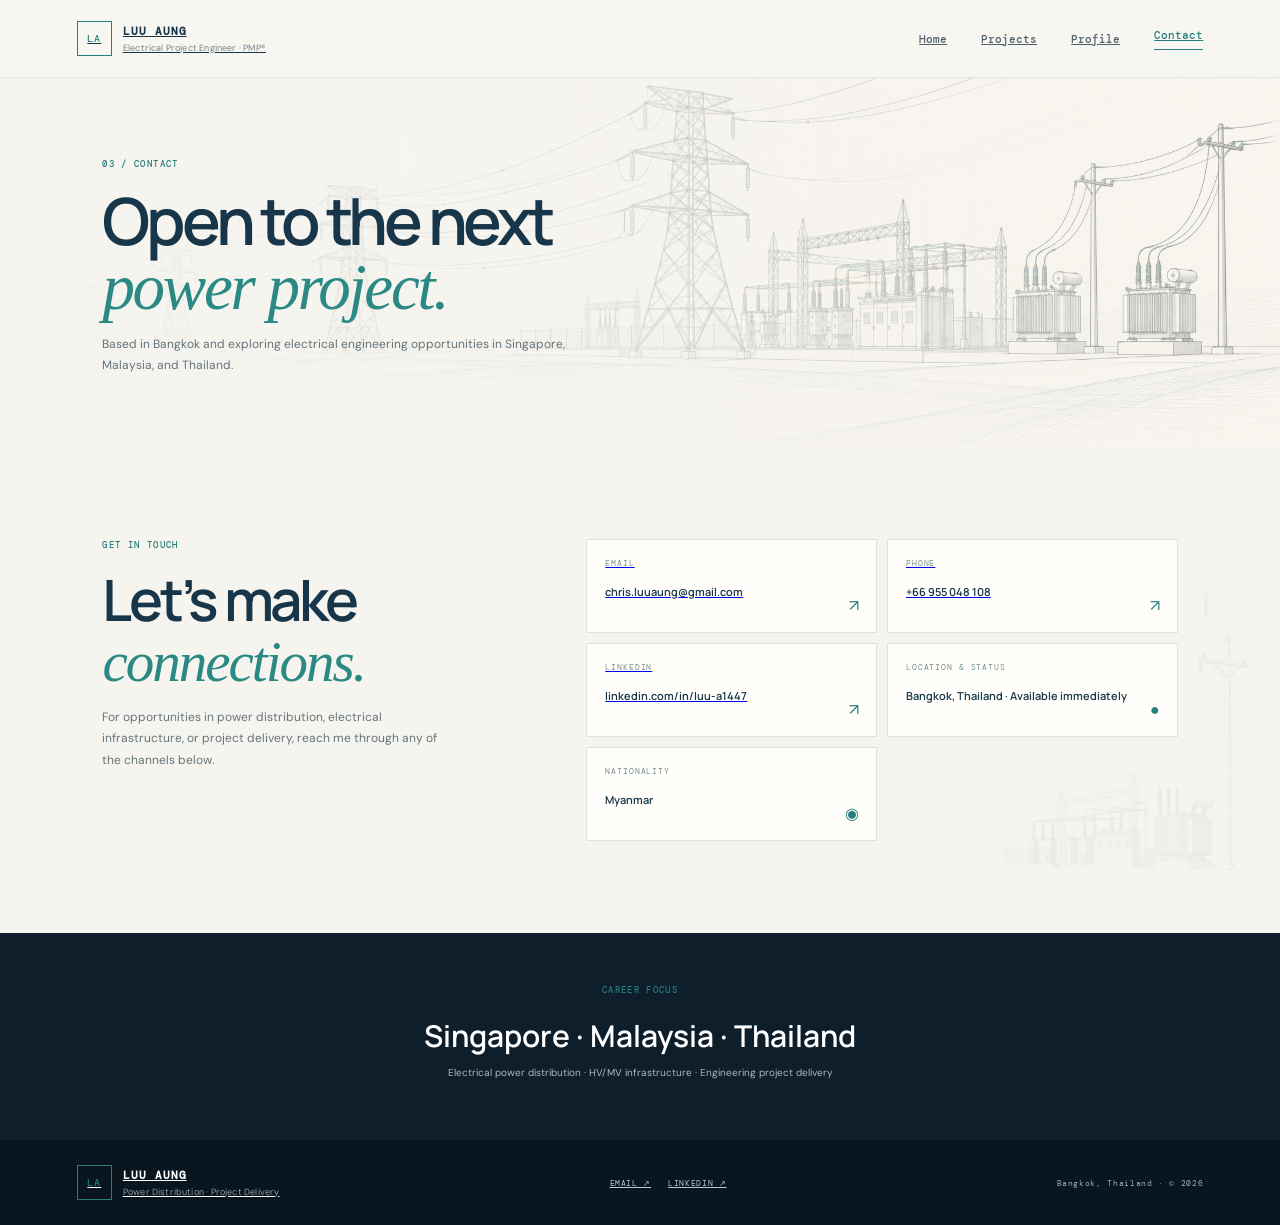
==== contact.html @ 2af43e4a "Add files via upload" ====
<!doctype html><html lang="en"><head><meta charset="utf-8"><meta name="viewport" content="width=device-width,initial-scale=1"><meta name="theme-color" content="#f6f5f0"><meta name="description" content="Contact Luu Aung for electrical engineering and project delivery opportunities."><title>Contact | Luu Aung</title><link rel="stylesheet" href="styles.css"></head><body class="page-enter"><header class="site-header"><a class="brand" href="index.html" data-page-link><span class="brand-mark">LA</span><span>LUU AUNG<small>Electrical Project Engineer · PMP®</small></span></a><button class="menu-toggle" aria-expanded="false" aria-label="Open navigation">☰</button><nav id="nav"><a href="index.html" data-page-link >Home</a><a href="projects.html" data-page-link >Projects</a><a href="profile.html" data-page-link >Profile</a><a href="contact.html" data-page-link aria-current="page">Contact</a></nav></header><main id="main"><section class="page-banner"><div class="banner-art"></div><div class="page-banner-copy reveal"><p class="eyebrow">03 / CONTACT</p><h1>Open to the next<br><em>power project.</em></h1><p>Based in Bangkok and exploring electrical engineering opportunities in Singapore, Malaysia, and Thailand.</p></div></section><section class="contact-page section-pad"><div class="contact-copy reveal"><p class="eyebrow">GET IN TOUCH</p><h2>Let’s make<br><em>connections.</em></h2><p>For opportunities in power distribution, electrical infrastructure, or project delivery, reach me through any of the channels below.</p></div><div class="contact-cards"><a class="contact-card reveal" href="mailto:chris.luuaung@gmail.com"><span>EMAIL</span><b>chris.luuaung@gmail.com</b><i>↗</i></a><a class="contact-card reveal" href="tel:+66955048108"><span>PHONE</span><b>+66 955 048 108</b><i>↗</i></a><a class="contact-card reveal" href="https://www.linkedin.com/in/luu-a1447" target="_blank" rel="noreferrer"><span>LINKEDIN</span><b>linkedin.com/in/luu-a1447</b><i>↗</i></a><div class="contact-card reveal"><span>LOCATION & STATUS</span><b>Bangkok, Thailand · Available immediately</b><i>●</i></div><div class="contact-card reveal"><span>NATIONALITY</span><b>Myanmar</b><i>◉</i></div></div></section><section class="contact-footer-cta"><p class="eyebrow">CAREER FOCUS</p><h2>Singapore · Malaysia · Thailand</h2><p>Electrical power distribution · HV/MV infrastructure · Engineering project delivery</p></section></main><footer class="site-footer"><a class="brand" href="index.html" data-page-link><span class="brand-mark">LA</span><span>LUU AUNG<small>Power Distribution · Project Delivery</small></span></a><div class="footer-links"><a href="mailto:chris.luuaung@gmail.com">EMAIL ↗</a><a href="https://www.linkedin.com/in/luu-a1447" target="_blank" rel="noreferrer">LINKEDIN ↗</a></div><small>Bangkok, Thailand · © 2026</small></footer><div class="page-wipe" aria-hidden="true"></div><script src="script.js"></script></body></html>
---- styles.css ----
@import url('https://fonts.googleapis.com/css2?family=DM+Mono:wght@400;500&family=DM+Sans:wght@400;500;600;700&family=Manrope:wght@400;500;600;700;800&display=swap');:root{--ink:#172734;--navy:#17364a;--teal:#267f7c;--mint:#5bb9ae;--paper:#f5f4ef;--white:#fffefa;--muted:#677781;--line:#d9e0dc;--dark:#0d1b27}*{box-sizing:border-box}html{scroll-behavior:smooth}body{margin:0;background:var(--paper);color:var(--ink);font-family:'DM Sans',sans-serif}.site-header{height:78px;position:sticky;top:0;z-index:20;display:flex;align-items:center;justify-content:space-between;padding:0 6vw;background:#f7f6f1ed;backdrop-filter:blur(14px);border-bottom:1px solid #24394417}.brand{display:flex;align-items:center;gap:11px;color:var(--navy);font:700 11px 'DM Mono',monospace;letter-spacing:.09em}.brand small{display:block;margin-top:4px;color:#72818a;font:400 9px 'DM Sans',sans-serif;letter-spacing:.02em}.brand-mark{width:35px;height:35px;display:grid;place-items:center;border:1px solid var(--teal);color:var(--teal);font:500 10px 'DM Mono',monospace}.site-header nav{display:flex;align-items:center;gap:34px}.site-header nav a{font:500 11px 'DM Mono',monospace;color:#50616b;transition:color .2s,border-color .2s}.site-header nav a:hover,.site-header nav a[aria-current=page]{color:var(--teal)}.site-header nav a[aria-current=page]{border-bottom:1px solid var(--teal);padding-bottom:7px}.menu-toggle{display:none;border:1px solid #344b5b55;background:none;color:var(--navy);padding:8px 11px;font-size:16px}.eyebrow{margin:0 0 19px;color:var(--teal);font:500 9px 'DM Mono',monospace;letter-spacing:.15em}.status-dot{display:inline-block;width:7px;height:7px;border-radius:50%;background:#49a58c;box-shadow:0 0 0 4px #49a58c1f;vertical-align:middle;margin-right:8px}.intro-hero{position:relative;min-height:620px;padding:83px 8vw 54px;display:grid;grid-template-columns:1.1fr .9fr;align-items:center;gap:5vw;overflow:hidden;background:#f5f4ef}.hero-banner{position:absolute;inset:0;background:linear-gradient(90deg,#f5f4eff5 0%,#f5f4efd9 43%,#f5f4ef55 78%,#f5f4ef20 100%),url('assets/images/hero-power-systems.png') center/cover no-repeat;opacity:.72}.intro-hero:after{content:'';position:absolute;right:4vw;top:9%;width:32vw;height:42vw;border:1px solid #3d8d8b24;transform:rotate(34deg);pointer-events:none}.hero-copy,.portrait-wrap,.hero-footnote{position:relative;z-index:2}.hero-copy{max-width:700px}.hero-copy h1,.page-banner h1{margin:0 0 23px;font:600 clamp(48px,6vw,78px)/.98 Manrope,sans-serif;letter-spacing:-.065em;color:var(--navy)}h1 em,h2 em{font-family:Georgia,serif;font-weight:400;color:#2b8983;letter-spacing:-.035em}.intro-lede{max-width:570px;color:#51616a;font-size:15px;line-height:1.8}.hero-actions{display:flex;gap:12px;flex-wrap:wrap;margin:29px 0}.button{display:inline-flex;align-items:center;gap:20px;padding:14px 19px;font:500 10px 'DM Mono',monospace;transition:transform .25s,background .25s,color .25s,border .25s}.button:hover{transform:translateY(-3px)}.button.primary{background:var(--teal);color:white}.button.primary:hover{background:#175c60}.button.secondary{border:1px solid #77918f7a;color:#3f5b62;background:#fff8}.button.secondary:hover{border-color:var(--teal);color:var(--teal)}.current-status{display:flex;align-items:center;flex-wrap:wrap;gap:9px;font:400 8px 'DM Mono',monospace;letter-spacing:.09em;color:#61717a}.current-status .status-dot{margin-right:0}.current-status i{height:12px;border-left:1px solid #abb7b5;margin:0 4px}.portrait-wrap{justify-self:center;width:min(360px,88%);padding:15px 15px 0;transform:rotate(1.2deg)}.portrait-frame{position:relative;padding:9px;background:#fff;border:1px solid #9bb7b233;box-shadow:0 26px 65px #142f3c1e}.portrait-frame img{display:block;width:100%;aspect-ratio:1/1;object-fit:cover;object-position:center 25%;filter:saturate(.88)}.portrait-corner{position:absolute;width:28px;height:28px;border-color:var(--teal);opacity:.85}.top-left{top:-5px;left:-5px;border-left:1px solid;border-top:1px solid}.bottom-right{bottom:-5px;right:-5px;border-right:1px solid;border-bottom:1px solid}.portrait-caption{display:flex;justify-content:space-between;padding-top:12px;font:500 8px 'DM Mono',monospace;letter-spacing:.11em;color:#586a73}.portrait-coord{position:absolute;right:-15px;top:31%;writing-mode:vertical-rl;font:400 8px 'DM Mono',monospace;letter-spacing:.12em;color:#83918f}.hero-footnote{grid-column:1/-1;display:flex;gap:25px;border-top:1px solid #9aaca64d;padding-top:15px;color:#6d7d83;font:400 8px 'DM Mono',monospace;letter-spacing:.12em}.metrics-strip{display:grid;grid-template-columns:repeat(4,1fr);padding:26px 8vw;background:#fffefa;border-top:1px solid #e5e9e5;border-bottom:1px solid #e5e9e5}.metrics-strip>div{padding:5px 20px;border-right:1px solid var(--line)}.metrics-strip>div:first-child{padding-left:0}.metrics-strip>div:last-child{border:0}.metrics-strip strong{display:block;color:var(--navy);font:600 clamp(22px,2.8vw,31px) Manrope,sans-serif;letter-spacing:-.05em;white-space:nowrap}.metrics-strip strong span{color:var(--teal)}.metrics-strip i{font:400 .52em 'DM Sans',sans-serif;color:var(--muted)}.metrics-strip small{display:block;margin-top:8px;color:#77858b;font:400 7px 'DM Mono',monospace;letter-spacing:.11em}.section-pad{padding:92px 8vw}.section-title h2,.section-heading-row h2,.profile-copy h2,.contact-copy h2{font:600 clamp(36px,4.6vw,57px)/1.05 Manrope,sans-serif;letter-spacing:-.055em;color:var(--navy);margin:0 0 15px}.section-title>p:last-child,.section-subtitle{max-width:440px;color:var(--muted);font-size:12px;line-height:1.75}.strength-grid{display:grid;grid-template-columns:repeat(3,1fr);gap:15px;margin:36px 0 25px}.strength-tile,.case-card,.additional-card,.credential-card{background:#fffefa;border:1px solid #dce4e0;transition:transform .35s cubic-bezier(.2,.7,.2,1),box-shadow .35s,border-color .35s}.strength-tile{padding:23px}.strength-tile:hover,.case-card:hover,.additional-card:hover,.credential-card:hover{transform:translateY(-4px);box-shadow:0 17px 40px #143b4c10;border-color:#a3cbc3}.strength-tile>span,.additional-card>span,.additional-card>b,.credential-card>span{color:var(--teal);font:400 8px 'DM Mono',monospace;letter-spacing:.11em}.strength-tile h3,.case-card h3,.additional-card h3,.credential-card h3{font:600 18px Manrope,sans-serif;letter-spacing:-.03em;color:var(--navy)}.strength-tile h3{margin:24px 0 10px}.strength-tile p,.case-card>p,.additional-card p{color:#64747b;font-size:11px;line-height:1.8}.text-link,.detail-link{display:inline-flex;align-items:center;gap:12px;color:var(--teal);font:500 9px 'DM Mono',monospace;letter-spacing:.03em}.text-link{margin-top:8px}.text-link span,.detail-link span{transition:transform .2s}.text-link:hover span,.detail-link:hover span{transform:translate(3px,-3px)}.home-projects{background:#edf1ee;position:relative;overflow:hidden}.home-projects:before,.home-strengths:before,.additional-projects:before,.profile-layout:before,.credentials:before,.contact-page:before{content:'';position:absolute;inset:0;pointer-events:none;background:url('assets/images/technical-watermark.png') no-repeat right 3% center/370px auto;opacity:.35}.section-heading-row{display:flex;justify-content:space-between;align-items:end;gap:30px;margin-bottom:32px}.section-heading-row h2{margin-bottom:0}.featured-preview{display:grid;grid-template-columns:1.05fr .95fr;background:#fffefa;border:1px solid var(--line)}.featured-image{min-height:320px;position:relative;overflow:hidden}.featured-image img{width:100%;height:100%;position:absolute;object-fit:cover;transition:transform .8s}.featured-preview:hover .featured-image img{transform:scale(1.04)}.featured-image span,.case-image span{position:absolute;bottom:0;left:0;background:#102a38d9;color:#f1f6f4;padding:9px 12px;font:400 8px 'DM Mono',monospace;letter-spacing:.08em}.featured-text{padding:38px;align-self:center}.featured-text h3{font:600 27px/1.12 Manrope,sans-serif;color:var(--navy);margin:0 0 13px}.featured-text>p:not(.eyebrow){color:#65757c;font-size:12px;line-height:1.8}.visual-note,.privacy-note{color:#87938f;font-size:9px;line-height:1.7;margin:15px 0 0}.home-contact{background:var(--dark);color:white;padding:75px 8vw}.home-contact-inner{max-width:760px}.home-contact h2{font:600 clamp(40px,5.2vw,65px)/1.01 Manrope,sans-serif;letter-spacing:-.06em;margin:0 0 18px}.home-contact h2 em{color:#80c9bd}.home-contact-inner>p:not(.eyebrow){color:#becbd0;font-size:12px;line-height:1.8;max-width:500px}.contact-inline{display:flex;flex-wrap:wrap;gap:19px;margin:24px 0}.contact-inline a{color:#e0eeec;font:400 9px 'DM Mono',monospace}.contact-inline span{color:#79c6be;margin-left:5px}.page-banner{position:relative;min-height:330px;padding:80px 8vw 60px;background:#f5f4ef;overflow:hidden;display:flex;align-items:center}.banner-art{position:absolute;inset:0;background:linear-gradient(90deg,#f5f4eff4 0%,#f5f4efbd 50%,#f5f4ef42 100%),url('assets/images/hero-power-systems.png') right center/cover no-repeat;opacity:.74}.page-banner-copy{position:relative;z-index:1;max-width:680px}.page-banner h1{font-size:clamp(43px,5.3vw,65px);margin-bottom:15px}.page-banner-copy>p:last-child{color:#63737a;font-size:12px;line-height:1.7;max-width:500px}.projects-page,.additional-projects,.profile-layout,.credentials,.contact-page{position:relative;isolation:isolate;overflow:hidden}.case-grid{display:grid;grid-template-columns:1fr 1fr;gap:16px}.case-card{position:relative;padding:20px}.case-meta{display:flex;justify-content:space-between;color:#78878b;font:400 8px 'DM Mono',monospace;letter-spacing:.1em}.case-image{position:relative;height:190px;margin:18px 0 14px;overflow:hidden;background:#e3e8e5}.case-image img{width:100%;height:100%;object-fit:cover;filter:saturate(.82);transition:transform .8s,filter .5s}.case-card:hover .case-image img{transform:scale(1.045);filter:saturate(1.04)}.case-data{display:flex;gap:17px;flex-wrap:wrap;color:#287d7c;font:500 8px 'DM Mono',monospace;letter-spacing:.04em}.case-card h3{font-size:21px;margin:12px 0 7px}.case-card>p{min-height:45px}.detail-link{padding:8px 0;border:0;background:none;cursor:pointer}.tiny-legend{font:400 8px 'DM Mono',monospace;color:#63737a;letter-spacing:.06em}.additional-projects{background:#edf1ee}.additional-grid{display:grid;grid-template-columns:repeat(3,1fr);gap:14px}.additional-card{padding:24px}.additional-card h3{margin:20px 0 10px}.additional-card p{min-height:105px}.additional-card b{display:block}.profile-layout{display:grid;grid-template-columns:1fr 1fr;gap:7vw}.profile-copy,.skills-stack{position:relative;z-index:1}.profile-copy>p:not(.eyebrow){color:#596b73;font-size:12px;line-height:1.95}.profile-facts{display:grid;grid-template-columns:1fr 1fr;gap:0 20px;margin-top:26px;border-top:1px solid var(--line)}.profile-facts div{padding:13px 0;border-bottom:1px solid var(--line)}.profile-facts small{display:block;margin-bottom:5px;color:#76858a;font:400 8px 'DM Mono',monospace;letter-spacing:.1em}.profile-facts b{font:600 11px Manrope,sans-serif;color:var(--navy)}.skill-panel{padding:20px 0;border-top:1px solid #cfd9d6}.skill-panel>span{color:var(--teal);font:400 8px 'DM Mono',monospace;letter-spacing:.1em}.skill-panel h3{font:600 19px Manrope,sans-serif;margin:10px 0}.skill-panel p{font-size:11px;line-height:1.8;color:#5f7078}.credentials{background:#edf1ee}.credential-grid{display:grid;grid-template-columns:1fr 1fr;gap:13px}.credential-card{padding:23px}.credential-card h3{margin:14px 0 7px}.credential-card p{color:#718087;font-size:10px;margin:0}.contact-page{display:grid;grid-template-columns:.8fr 1.2fr;gap:7vw}.contact-copy,.contact-cards{position:relative;z-index:1}.contact-copy>p:not(.eyebrow){max-width:340px;font-size:12px;line-height:1.8;color:#65747a}.contact-cards{display:grid;grid-template-columns:1fr 1fr;gap:10px}.contact-card{position:relative;min-height:94px;padding:18px;background:#fffefa;border:1px solid #dce4e0;transition:transform .25s,border-color .25s}.contact-card:hover{transform:translateY(-3px);border-color:#8dbcb6}.contact-card span{display:block;color:#78908d;font:400 8px 'DM Mono',monospace;letter-spacing:.11em;margin-bottom:12px}.contact-card b{font:600 11px Manrope,sans-serif;color:var(--navy);overflow-wrap:anywhere}.contact-card i{position:absolute;right:17px;bottom:16px;color:var(--teal);font-style:normal}.contact-footer-cta{background:#0e1e2b;color:#fff;text-align:center;padding:51px 5vw}.contact-footer-cta h2{font:600 30px Manrope,sans-serif;margin:0 0 9px}.contact-footer-cta p:last-child{color:#aabac1;font-size:10px}.site-footer{display:flex;align-items:center;justify-content:space-between;gap:20px;padding:25px 6vw;background:#09151f;color:#9cadb3}.site-footer .brand{color:#fff}.site-footer .brand small{color:#8e9ea5}.footer-links{display:flex;gap:17px}.footer-links a,.site-footer>small{font:400 8px 'DM Mono',monospace;letter-spacing:.08em}.footer-links a{color:#b9c9cd}.page-wipe{position:fixed;z-index:100;inset:0;background:#122b3b;transform:scaleY(0);transform-origin:bottom;pointer-events:none}.page-wipe.active{animation:wipe .48s cubic-bezier(.7,0,.2,1) forwards}.page-enter{animation:pageIn .55s ease both}.reveal{opacity:0;transform:translateY(18px);transition:opacity .7s ease,transform .7s cubic-bezier(.2,.7,.2,1)}.reveal.visible{opacity:1;transform:none}dialog{width:min(600px,calc(100% - 30px));max-height:85vh;overflow:auto;border:1px solid #b9ceca;background:#fbfaf6;padding:38px;color:var(--ink);box-shadow:0 28px 100px #07141c70}dialog::backdrop{background:#0b1928aa;backdrop-filter:blur(4px)}dialog h2{font:600 30px Manrope,sans-serif;color:var(--navy);margin:0 0 15px}dialog p,dialog li{font-size:12px;line-height:1.8;color:#586971}.dialog-close{position:absolute;right:18px;top:15px;border:0;background:none;font-size:25px;color:#527078;cursor:pointer}.dialog-outcome{padding-top:14px;border-top:1px solid var(--line);color:var(--teal)!important;font:500 9px 'DM Mono',monospace;letter-spacing:.07em}@keyframes wipe{0%{transform:scaleY(0);transform-origin:bottom}45%{transform:scaleY(1);transform-origin:bottom}55%{transform:scaleY(1);transform-origin:top}100%{transform:scaleY(0);transform-origin:top}}@keyframes pageIn{from{opacity:.5;transform:translateY(7px)}to{opacity:1;transform:none}}@media(max-width:850px){.intro-hero{padding-left:6vw;padding-right:6vw;grid-template-columns:1.1fr .9fr}.metrics-strip{padding-left:6vw;padding-right:6vw}.section-pad{padding-left:6vw;padding-right:6vw}.portrait-wrap{width:min(310px,95%)}.case-image{height:165px}.profile-layout,.contact-page{gap:4vw}.site-header nav{gap:22px}}@media(max-width:620px){.site-header{height:68px;padding:0 5vw}.menu-toggle{display:block}.site-header nav{display:none;position:absolute;top:67px;left:0;right:0;padding:20px 7vw;background:#f8f7f2;box-shadow:0 16px 25px #182c321a;flex-direction:column;align-items:stretch;gap:17px}.site-header nav.open{display:flex}.site-header nav a[aria-current=page]{border-bottom:0}.intro-hero{grid-template-columns:1fr;gap:30px;padding:65px 7vw 34px}.hero-copy h1{font-size:50px}.intro-lede{font-size:13px}.portrait-wrap{width:min(260px,75%);justify-self:end;margin:0 20px 0 0}.portrait-coord{right:-24px}.hero-footnote{gap:11px;flex-wrap:wrap;font-size:7px}.metrics-strip{grid-template-columns:1fr 1fr;row-gap:18px;padding:22px 7vw}.metrics-strip>div{padding:0 10px;border:0}.metrics-strip>div:nth-child(odd){padding-left:0}.metrics-strip strong{font-size:24px}.section-pad{padding:65px 7vw}.strength-grid,.case-grid,.additional-grid,.credential-grid{grid-template-columns:1fr}.section-heading-row{align-items:flex-start;flex-direction:column;gap:15px}.featured-preview{grid-template-columns:1fr}.featured-image{min-height:230px}.featured-text{padding:25px}.page-banner{min-height:280px;padding:62px 7vw}.page-banner h1{font-size:45px}.case-image{height:205px}.case-card>p{min-height:0}.additional-card p{min-height:0}.profile-layout,.contact-page{grid-template-columns:1fr;gap:30px}.contact-cards{grid-template-columns:1fr}.profile-facts{grid-template-columns:1fr 1fr}.site-footer{padding:23px 7vw;flex-wrap:wrap}.site-footer>small{margin-left:auto}.footer-links{order:3;width:100%}.home-contact{padding:65px 7vw}.contact-inline{flex-direction:column;gap:12px}dialog{padding:30px 22px}.visual-note{max-width:100%}}@media(prefers-reduced-motion:reduce){html{scroll-behavior:auto}*,*::before,*::after{animation-duration:.01ms!important;animation-iteration-count:1!important;transition-duration:.01ms!important}.reveal{opacity:1;transform:none}}
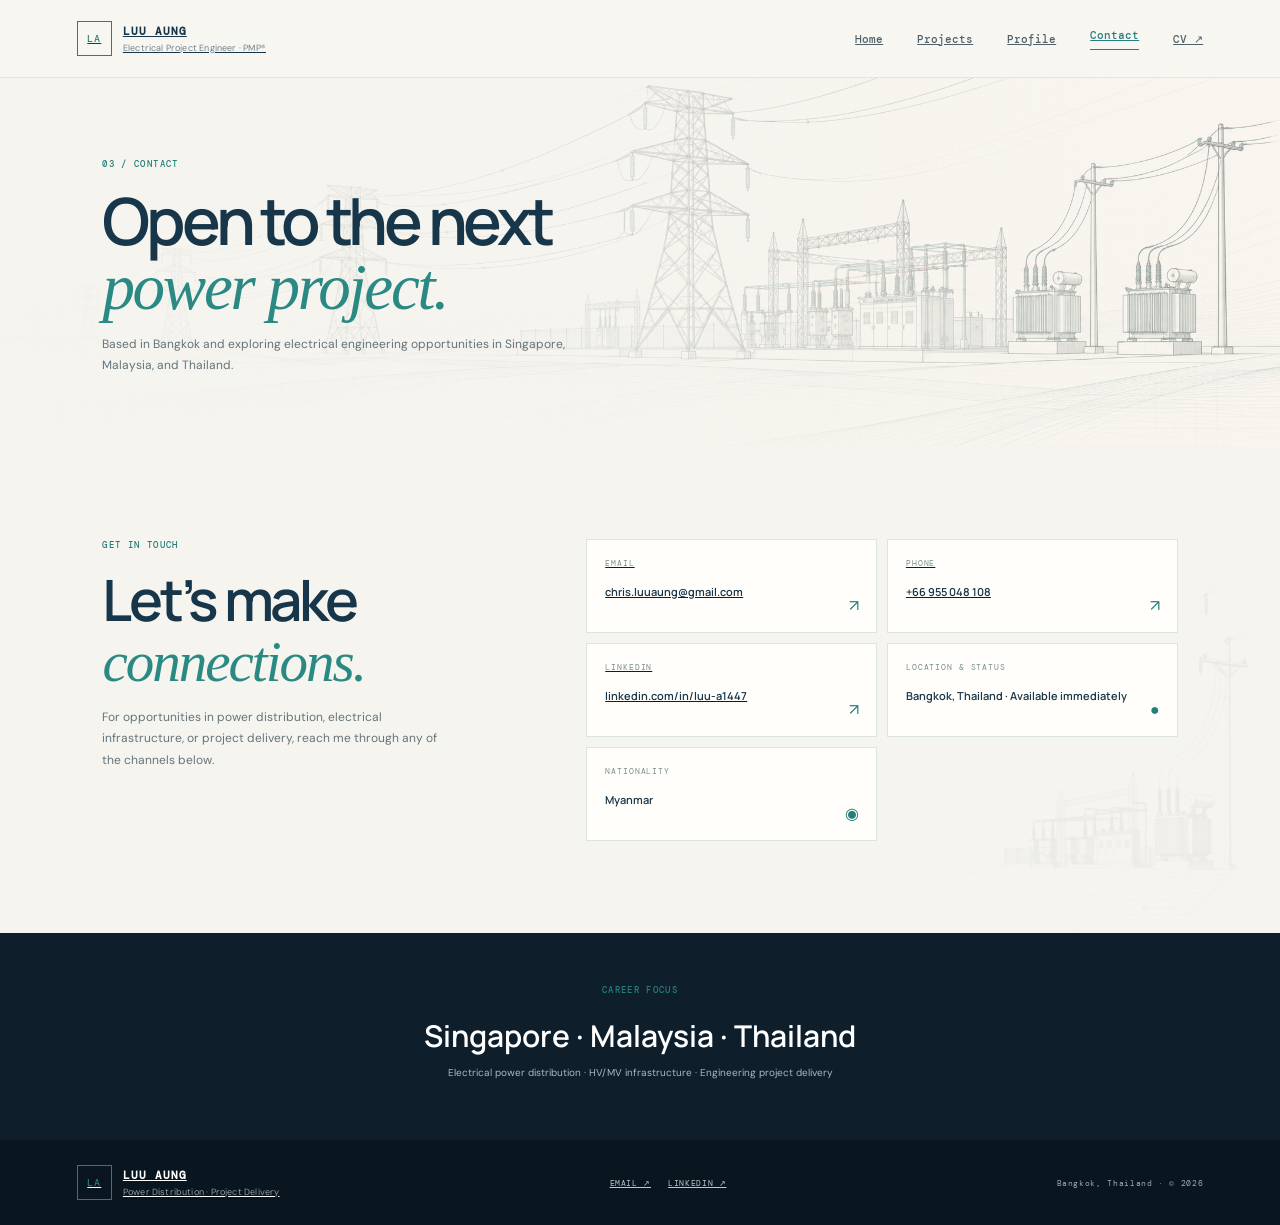
==== commit bf26531a: "Add files via upload" ====
--- a/contact.html
+++ b/contact.html
@@ -1 +1 @@
-<!doctype html><html lang="en"><head><meta charset="utf-8"><meta name="viewport" content="width=device-width,initial-scale=1"><meta name="theme-color" content="#f6f5f0"><meta name="description" content="Contact Luu Aung for electrical engineering and project delivery opportunities."><title>Contact | Luu Aung</title><link rel="stylesheet" href="styles.css"></head><body class="page-enter"><header class="site-header"><a class="brand" href="index.html" data-page-link><span class="brand-mark">LA</span><span>LUU AUNG<small>Electrical Project Engineer · PMP®</small></span></a><button class="menu-toggle" aria-expanded="false" aria-label="Open navigation">☰</button><nav id="nav"><a href="index.html" data-page-link >Home</a><a href="projects.html" data-page-link >Projects</a><a href="profile.html" data-page-link >Profile</a><a href="contact.html" data-page-link aria-current="page">Contact</a></nav></header><main id="main"><section class="page-banner"><div class="banner-art"></div><div class="page-banner-copy reveal"><p class="eyebrow">03 / CONTACT</p><h1>Open to the next<br><em>power project.</em></h1><p>Based in Bangkok and exploring electrical engineering opportunities in Singapore, Malaysia, and Thailand.</p></div></section><section class="contact-page section-pad"><div class="contact-copy reveal"><p class="eyebrow">GET IN TOUCH</p><h2>Let’s make<br><em>connections.</em></h2><p>For opportunities in power distribution, electrical infrastructure, or project delivery, reach me through any of the channels below.</p></div><div class="contact-cards"><a class="contact-card reveal" href="mailto:chris.luuaung@gmail.com"><span>EMAIL</span><b>chris.luuaung@gmail.com</b><i>↗</i></a><a class="contact-card reveal" href="tel:+66955048108"><span>PHONE</span><b>+66 955 048 108</b><i>↗</i></a><a class="contact-card reveal" href="https://www.linkedin.com/in/luu-a1447" target="_blank" rel="noreferrer"><span>LINKEDIN</span><b>linkedin.com/in/luu-a1447</b><i>↗</i></a><div class="contact-card reveal"><span>LOCATION & STATUS</span><b>Bangkok, Thailand · Available immediately</b><i>●</i></div><div class="contact-card reveal"><span>NATIONALITY</span><b>Myanmar</b><i>◉</i></div></div></section><section class="contact-footer-cta"><p class="eyebrow">CAREER FOCUS</p><h2>Singapore · Malaysia · Thailand</h2><p>Electrical power distribution · HV/MV infrastructure · Engineering project delivery</p></section></main><footer class="site-footer"><a class="brand" href="index.html" data-page-link><span class="brand-mark">LA</span><span>LUU AUNG<small>Power Distribution · Project Delivery</small></span></a><div class="footer-links"><a href="mailto:chris.luuaung@gmail.com">EMAIL ↗</a><a href="https://www.linkedin.com/in/luu-a1447" target="_blank" rel="noreferrer">LINKEDIN ↗</a></div><small>Bangkok, Thailand · © 2026</small></footer><div class="page-wipe" aria-hidden="true"></div><script src="script.js"></script></body></html>+<!doctype html><html lang="en"><head><meta charset="utf-8"><meta name="viewport" content="width=device-width,initial-scale=1"><meta name="theme-color" content="#f6f5f0"><meta name="description" content="Contact Luu Aung for electrical engineering and project delivery opportunities."><title>Contact | Luu Aung</title><link rel="stylesheet" href="styles.css"></head><body class="page-enter"><header class="site-header"><a class="brand" href="index.html" data-page-link><span class="brand-mark">LA</span><span>LUU AUNG<small>Electrical Project Engineer · PMP®</small></span></a><button class="menu-toggle" aria-expanded="false" aria-label="Open navigation">☰</button><nav id="nav"><a href="index.html" data-page-link >Home</a><a href="projects.html" data-page-link >Projects</a><a href="profile.html" data-page-link >Profile</a><a href="contact.html" data-page-link aria-current="page">Contact</a><a href="assets/documents/Luu_Aung_CV_Electrical_Project_Engineer_2026.pdf" target="_blank" rel="noreferrer">CV ↗</a></nav></header><main id="main"><section class="page-banner"><div class="banner-art"></div><div class="page-banner-copy reveal"><p class="eyebrow">03 / CONTACT</p><h1>Open to the next<br><em>power project.</em></h1><p>Based in Bangkok and exploring electrical engineering opportunities in Singapore, Malaysia, and Thailand.</p></div></section><section class="contact-page section-pad"><div class="contact-copy reveal"><p class="eyebrow">GET IN TOUCH</p><h2>Let’s make<br><em>connections.</em></h2><p>For opportunities in power distribution, electrical infrastructure, or project delivery, reach me through any of the channels below.</p></div><div class="contact-cards"><a class="contact-card reveal" href="mailto:chris.luuaung@gmail.com"><span>EMAIL</span><b>chris.luuaung@gmail.com</b><i>↗</i></a><a class="contact-card reveal" href="tel:+66955048108"><span>PHONE</span><b>+66 955 048 108</b><i>↗</i></a><a class="contact-card reveal" href="https://www.linkedin.com/in/luu-a1447" target="_blank" rel="noreferrer"><span>LINKEDIN</span><b>linkedin.com/in/luu-a1447</b><i>↗</i></a><div class="contact-card reveal"><span>LOCATION & STATUS</span><b>Bangkok, Thailand · Available immediately</b><i>●</i></div><div class="contact-card reveal"><span>NATIONALITY</span><b>Myanmar</b><i>◉</i></div></div></section><section class="contact-footer-cta"><p class="eyebrow">CAREER FOCUS</p><h2>Singapore · Malaysia · Thailand</h2><p>Electrical power distribution · HV/MV infrastructure · Engineering project delivery</p></section></main><footer class="site-footer"><a class="brand" href="index.html" data-page-link><span class="brand-mark">LA</span><span>LUU AUNG<small>Power Distribution · Project Delivery</small></span></a><div class="footer-links"><a href="mailto:chris.luuaung@gmail.com">EMAIL ↗</a><a href="https://www.linkedin.com/in/luu-a1447" target="_blank" rel="noreferrer">LINKEDIN ↗</a></div><small>Bangkok, Thailand · © 2026</small></footer><div class="page-wipe" aria-hidden="true"></div><script src="script.js"></script></body></html>
